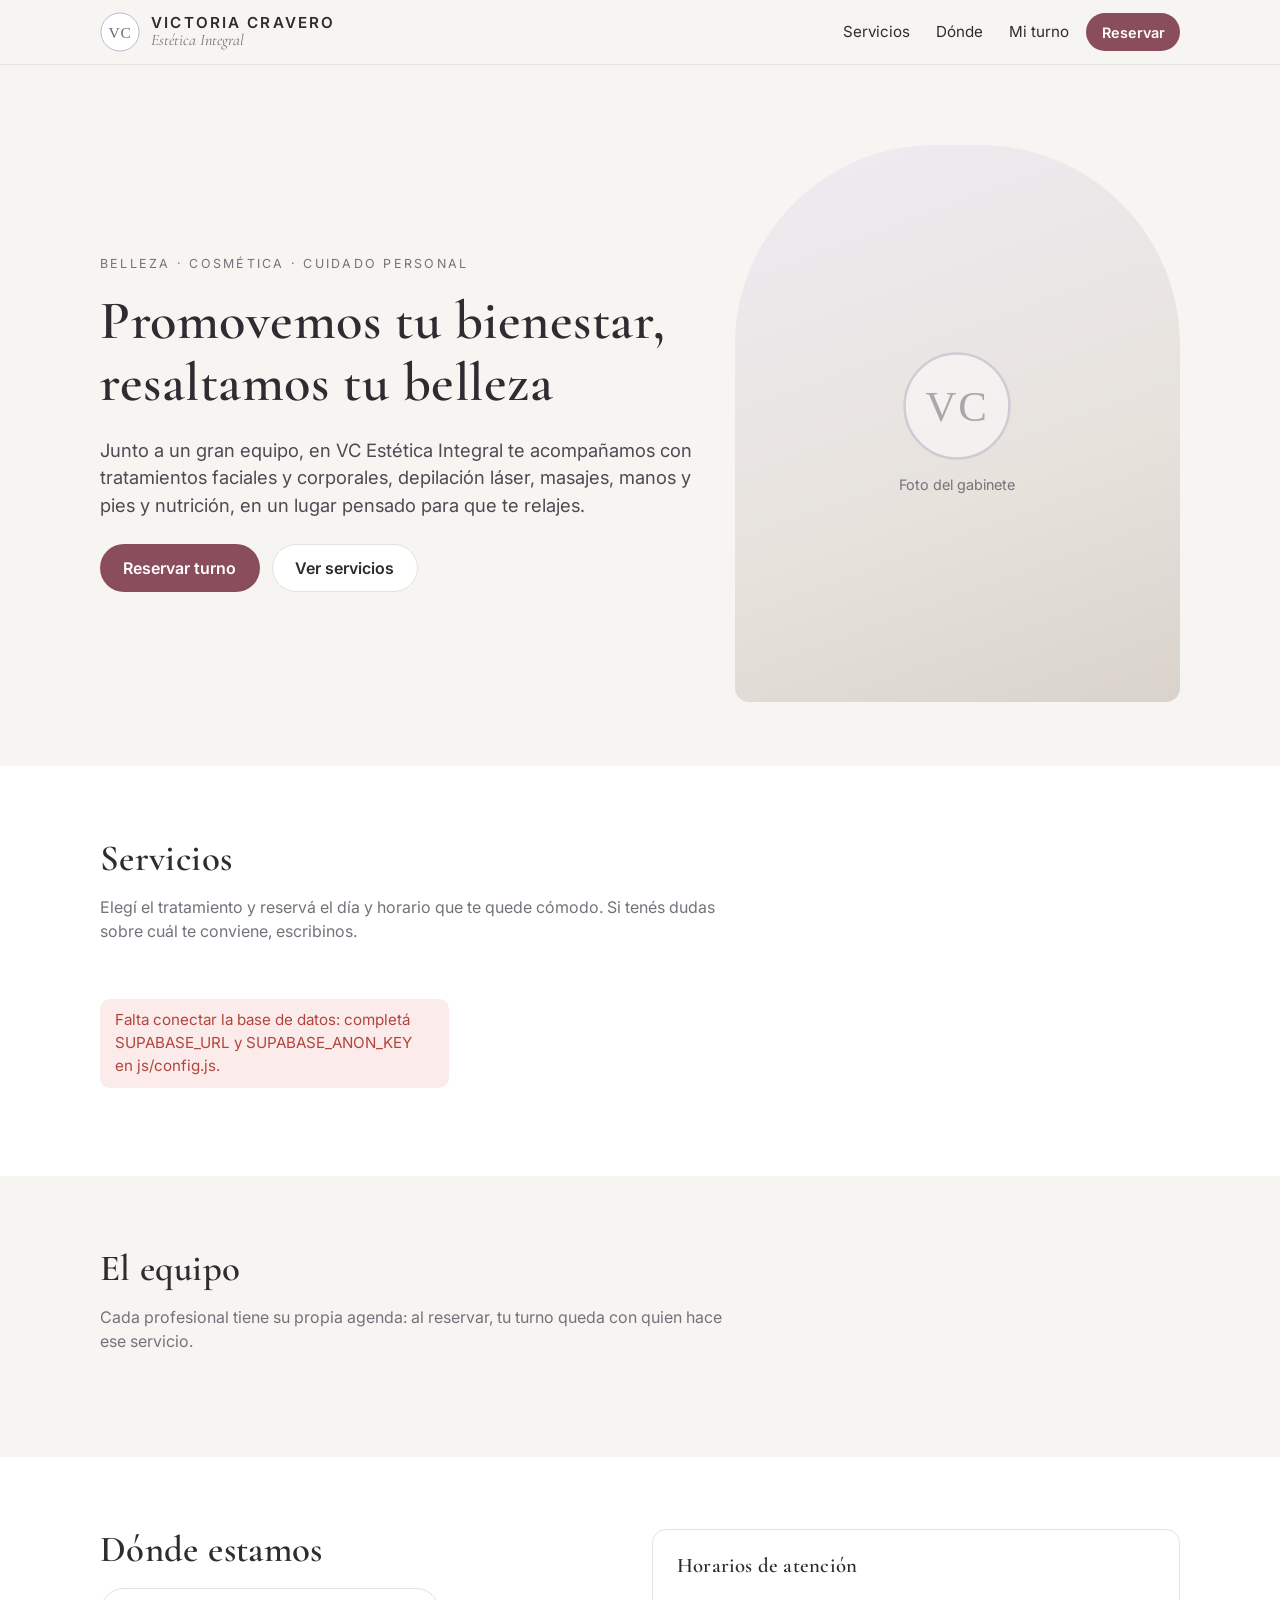
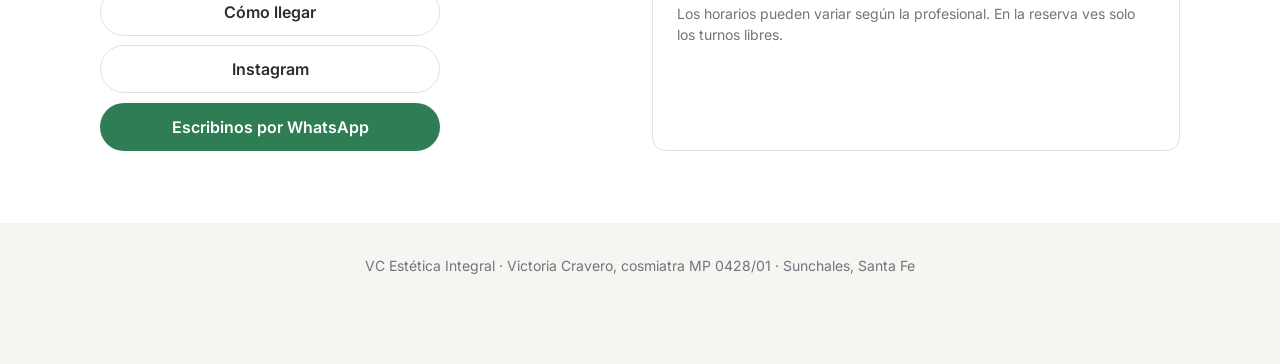
==== index.html @ 2d4d27c9 "Página y panel de turnos de VC Estética Integral Sitio público (servicios, equipo, reservas, mi turn" ====
<!doctype html>
<html lang="es-AR">
<head>
  <meta charset="utf-8">
  <meta name="viewport" content="width=device-width, initial-scale=1, viewport-fit=cover">
  <title>VC Estética Integral · Victoria Cravero · Sunchales</title>
  <meta name="description" content="Estética integral en Sunchales: tratamientos faciales y corporales, depilación láser, masajes, manos y pies y nutrición. Reservá tu turno online.">
  <meta name="theme-color" content="#f7f5f2">
  <link rel="icon" href="img/monograma.svg" type="image/svg+xml">
  <link rel="preconnect" href="https://fonts.googleapis.com">
  <link rel="preconnect" href="https://fonts.gstatic.com" crossorigin>
  <link href="https://fonts.googleapis.com/css2?family=Cormorant+Garamond:ital,wght@0,500;0,600;1,500&family=Inter:wght@400;500;600&display=swap" rel="stylesheet">
  <link rel="stylesheet" href="css/estilo.css">
</head>
<body>
  <header class="encabezado">
    <div class="envoltura">
      <a class="marca" href="#" aria-label="Inicio">
        <img src="img/monograma.svg" alt="" width="40" height="40">
        <span><b>VICTORIA CRAVERO</b><i>Estética Integral</i></span>
      </a>
      <nav class="nav">
        <a class="solo-ancho" href="#servicios">Servicios</a>
        <a class="solo-ancho" href="#donde">Dónde</a>
        <a href="#/turno">Mi turno</a>
        <a class="boton chico" href="#/reservar">Reservar</a>
      </nav>
    </div>
  </header>

  <main>
    <section class="portada">
      <div class="envoltura">
        <div>
          <p class="antetitulo">Belleza · cosmética · cuidado personal</p>
          <h1>Promovemos tu bienestar, resaltamos tu belleza</h1>
          <p class="lead">Junto a un gran equipo, en VC Estética Integral te acompañamos con tratamientos faciales y corporales, depilación láser, masajes, manos y pies y nutrición, en un lugar pensado para que te relajes.</p>
          <div class="acciones">
            <a class="boton" href="#/reservar">Reservar turno</a>
            <a class="boton claro" href="#servicios">Ver servicios</a>
          </div>
        </div>
        <div class="foto-portada">
          <!-- Reemplazar por una foto del centro: img/portada.jpg -->
          <img src="img/portada.jpg" alt="Gabinete de VC Estética Integral" onerror="this.remove()">
          <div class="placeholder"><div><img src="img/monograma.svg" alt="" style="width:110px;margin:0 auto .8rem;opacity:.5">Foto del gabinete</div></div>
        </div>
      </div>
    </section>

    <section class="seccion blanca" id="servicios">
      <div class="envoltura">
        <div class="intro">
          <h2>Servicios</h2>
          <p class="suave">Elegí el tratamiento y reservá el día y horario que te quede cómodo. Si tenés dudas sobre cuál te conviene, escribinos.</p>
        </div>
        <div class="categorias" id="categorias" role="group" aria-label="Filtrar por categoría"></div>
        <div class="servicios" id="lista-servicios"><p class="cargando">Cargando…</p></div>
      </div>
    </section>

    <section class="seccion" id="equipo">
      <div class="envoltura">
        <div class="intro">
          <h2>El equipo</h2>
          <p class="suave">Cada profesional tiene su propia agenda: al reservar, tu turno queda con quien hace ese servicio.</p>
        </div>
        <div class="equipo" id="lista-equipo"></div>
      </div>
    </section>

    <section class="seccion blanca" id="donde">
      <div class="envoltura donde">
        <div>
          <h2>Dónde estamos</h2>
          <p id="direccion" class="lead"></p>
          <div class="acciones-col" style="max-width:340px">
            <a class="boton claro" id="link-mapa" target="_blank" rel="noopener">Cómo llegar</a>
            <a class="boton claro" id="link-ig" target="_blank" rel="noopener">Instagram</a>
            <a class="boton wa" id="link-wa" target="_blank" rel="noopener">Escribinos por WhatsApp</a>
          </div>
        </div>
        <div class="tarjeta">
          <h3>Horarios de atención</h3>
          <table class="tabla-horario" id="tabla-horario"></table>
          <p class="chico suave" style="margin:1rem 0 0">Los horarios pueden variar según la profesional. En la reserva ves solo los turnos libres.</p>
        </div>
      </div>
    </section>
  </main>

  <footer class="pie">
    <div class="envoltura">VC Estética Integral · Victoria Cravero, cosmiatra MP 0428/01 · Sunchales, Santa Fe</div>
  </footer>

  <a class="wa-flotante oculto" id="wa-flotante" target="_blank" rel="noopener" aria-label="WhatsApp">
    <svg viewBox="0 0 24 24" aria-hidden="true"><path d="M12 2a10 10 0 0 0-8.6 15.1L2 22l5-1.3A10 10 0 1 0 12 2Zm0 18.2a8.2 8.2 0 0 1-4.2-1.1l-.3-.2-3 .8.8-2.9-.2-.3A8.2 8.2 0 1 1 12 20.2Zm4.5-6.1c-.2-.1-1.5-.7-1.7-.8-.2-.1-.4-.1-.6.1l-.8 1c-.1.2-.3.2-.5.1a6.7 6.7 0 0 1-3.3-2.9c-.3-.4.3-.4.7-1.4.1-.2 0-.3 0-.4l-.8-1.8c-.2-.5-.4-.4-.6-.4h-.5c-.2 0-.4.1-.7.3-.2.3-.9.9-.9 2.2s.9 2.5 1 2.7c.1.2 1.8 2.8 4.4 3.9 1.6.7 2.3.8 3.1.6.5-.1 1.5-.6 1.7-1.2.2-.6.2-1.1.1-1.2l-.6-.3Z"/></svg>
  </a>

  <div id="hoja"></div>

  <script type="module" src="js/sitio.js"></script>
</body>
</html>
---- css/estilo.css ----
/* VC Estética Integral — paleta tomada del logo (grises y lavanda) y de sus tarjetas (malva) */
:root {
  --fondo: #f7f5f2;
  --papel: #ffffff;
  --tinta: #2e2c31;
  --suave: #75727b;
  --linea: #e6e1dc;
  --lavanda: #b8b4c9;
  --lavanda-claro: #eeecf3;
  --malva: #8a4d5c;
  --malva-osc: #6f3b48;
  --malva-claro: #f4e9ec;
  --verde: #5f7a5a;
  --peligro: #b2453c;
  --radio: 14px;
  --sombra: 0 1px 2px rgba(46, 44, 49, .05), 0 6px 24px rgba(46, 44, 49, .06);
  --serif: 'Cormorant Garamond', 'Cormorant', Georgia, 'Times New Roman', serif;
  --sans: 'Inter', system-ui, -apple-system, 'Segoe UI', Roboto, sans-serif;
}
* { box-sizing: border-box; }
html { -webkit-text-size-adjust: 100%; }
body { margin: 0; background: var(--fondo); color: var(--tinta); font: 16px/1.5 var(--sans); }
h1, h2, h3 { font-family: var(--serif); font-weight: 600; line-height: 1.15; margin: 0 0 .4em; letter-spacing: .01em; }
h1 { font-size: clamp(2.1rem, 7vw, 3.4rem); }
h2 { font-size: clamp(1.7rem, 5vw, 2.3rem); }
h3 { font-size: 1.3rem; }
p { margin: 0 0 1em; }
a { color: var(--malva); }
img { max-width: 100%; display: block; }
.suave { color: var(--suave); }
.chico { font-size: .875rem; }
.oculto { display: none !important; }
.envoltura { width: min(1080px, 100% - 2.5rem); margin-inline: auto; }

/* ---------- botones y campos ---------- */
.boton {
  display: inline-flex; align-items: center; justify-content: center; gap: .5em;
  min-height: 48px; padding: .7em 1.4em; border-radius: 999px; border: 1px solid transparent;
  background: var(--malva); color: #fff; font: 600 1rem var(--sans); text-decoration: none; cursor: pointer;
  transition: background .15s, transform .05s;
}
.boton:hover { background: var(--malva-osc); }
.boton:active { transform: translateY(1px); }
.boton:disabled { opacity: .5; cursor: default; }
.boton.claro { background: var(--papel); color: var(--tinta); border-color: var(--linea); }
.boton.claro:hover { background: var(--lavanda-claro); }
.boton.wa { background: #2f7d55; }
.boton.wa:hover { background: #256645; }
.boton.peligro { background: var(--papel); color: var(--peligro); border-color: #e9c9c5; }
.boton.chico { min-height: 38px; padding: .4em 1em; font-size: .9rem; }
.boton.ancho { width: 100%; }
.link { background: none; border: 0; padding: 0; color: var(--malva); font: inherit; text-decoration: underline; cursor: pointer; }

label { display: block; font-weight: 600; font-size: .9rem; margin: 0 0 .35em; }
input, select, textarea {
  width: 100%; min-height: 48px; padding: .65em .9em; border: 1px solid var(--linea); border-radius: 10px;
  background: var(--papel); color: var(--tinta); font: 1rem var(--sans);
}
textarea { min-height: 84px; resize: vertical; }
input:focus, select:focus, textarea:focus, .boton:focus-visible, .chip:focus-visible { outline: 2px solid var(--lavanda); outline-offset: 2px; }
.campo { margin-bottom: 1rem; }
.fila { display: flex; gap: .75rem; flex-wrap: wrap; }
.fila > * { flex: 1 1 140px; }
.error { background: #fbeceb; color: var(--peligro); border-radius: 10px; padding: .7em 1em; margin: 0 0 1rem; font-size: .95rem; }
.aviso { background: var(--lavanda-claro); border-radius: 10px; padding: .8em 1em; margin: 0 0 1rem; font-size: .95rem; }
.ok { background: #e9f2e7; color: #2f5a2b; border-radius: 10px; padding: .8em 1em; margin: 0 0 1rem; }

/* ---------- encabezado ---------- */
.encabezado { position: sticky; top: 0; z-index: 20; background: rgba(247, 245, 242, .92); backdrop-filter: blur(8px); border-bottom: 1px solid var(--linea); }
.encabezado .envoltura { display: flex; align-items: center; justify-content: space-between; gap: 1rem; min-height: 64px; }
.marca { display: flex; align-items: center; gap: .7rem; text-decoration: none; color: var(--tinta); }
.marca svg { width: 40px; height: 40px; flex: none; }
.marca b { display: block; font: 600 .95rem/1.1 var(--sans); letter-spacing: .14em; }
.marca i { display: block; font: italic 1rem/1.1 var(--serif); color: var(--suave); }
.nav { display: flex; gap: .5rem; align-items: center; }
.nav a:not(.boton) { color: var(--tinta); text-decoration: none; font-size: .95rem; padding: .5em .6em; white-space: nowrap; }
.nav .boton { white-space: nowrap; }
@media (max-width: 640px) { .nav .solo-ancho { display: none; } .marca b { font-size: .8rem; letter-spacing: .1em; } .marca i { font-size: .9rem; } .marca img { width: 34px; height: 34px; } }

/* ---------- portada ---------- */
.portada { padding: clamp(2.5rem, 8vw, 5rem) 0 clamp(2rem, 6vw, 4rem); }
.portada .envoltura { display: grid; gap: 2rem; align-items: center; }
@media (min-width: 860px) { .portada .envoltura { grid-template-columns: 1.15fr .85fr; } }
.portada .antetitulo { text-transform: uppercase; letter-spacing: .18em; font-size: .78rem; color: var(--suave); margin-bottom: 1rem; }
.portada p.lead { font-size: 1.15rem; color: #4d4a52; max-width: 34em; }
.portada .acciones { display: flex; gap: .75rem; flex-wrap: wrap; margin-top: 1.5rem; }
.foto-portada { aspect-ratio: 4 / 5; border-radius: 200px 200px var(--radio) var(--radio); overflow: hidden; background: linear-gradient(160deg, var(--lavanda-claro), #e7e2dc 60%, #d9d3cc); position: relative; }
.foto-portada img { width: 100%; height: 100%; object-fit: cover; }
.foto-portada .placeholder { position: absolute; inset: 0; display: grid; place-items: center; text-align: center; color: var(--suave); padding: 2rem; font-size: .9rem; }
.foto-portada .placeholder svg { width: 120px; opacity: .55; margin: 0 auto .75rem; }

.seccion { padding: clamp(2.5rem, 7vw, 4.5rem) 0; }
.seccion.blanca { background: var(--papel); }
.seccion .intro { max-width: 40em; margin-bottom: 2rem; }

/* servicios */
.categorias { display: flex; gap: .5rem; flex-wrap: wrap; margin-bottom: 1.5rem; }
.chip {
  border: 1px solid var(--linea); background: var(--papel); color: var(--tinta); border-radius: 999px;
  padding: .5em 1em; min-height: 40px; font: 500 .95rem var(--sans); cursor: pointer;
}
.chip[aria-pressed="true"], .chip.activo { background: var(--tinta); color: #fff; border-color: var(--tinta); }
.servicios { display: grid; gap: 1rem; grid-template-columns: repeat(auto-fill, minmax(260px, 1fr)); }
.servicio { background: var(--papel); border: 1px solid var(--linea); border-radius: var(--radio); padding: 1.25rem; display: flex; flex-direction: column; gap: .35rem; }
.seccion.blanca .servicio { background: var(--fondo); }
.servicio h3 { margin: 0; }
.servicio .meta { font-size: .85rem; color: var(--suave); }
.servicio p { font-size: .95rem; margin: .2rem 0 .8rem; flex: 1; }

/* equipo */
.equipo { display: grid; gap: 1rem; grid-template-columns: repeat(auto-fill, minmax(220px, 1fr)); }
.persona { text-align: center; padding: 1.5rem 1rem; border-radius: var(--radio); background: var(--papel); border: 1px solid var(--linea); }
.avatar { width: 84px; height: 84px; border-radius: 50%; margin: 0 auto .9rem; display: grid; place-items: center; color: #fff; font: 600 1.6rem var(--serif); }

/* dónde */
.donde { display: grid; gap: 1.5rem; }
@media (min-width: 760px) { .donde { grid-template-columns: 1fr 1fr; } }
.tarjeta { background: var(--papel); border: 1px solid var(--linea); border-radius: var(--radio); padding: 1.5rem; }
.tabla-horario { width: 100%; border-collapse: collapse; font-size: .95rem; }
.tabla-horario td { padding: .35em 0; border-bottom: 1px dashed var(--linea); }
.tabla-horario td:last-child { text-align: right; color: var(--suave); }

.pie { padding: 2rem 0 5.5rem; color: var(--suave); font-size: .875rem; text-align: center; }

.wa-flotante { position: fixed; right: 1rem; bottom: 1rem; z-index: 30; width: 56px; height: 56px; border-radius: 50%; background: #2f7d55; display: grid; place-items: center; box-shadow: var(--sombra); }
.wa-flotante svg { width: 28px; height: 28px; fill: #fff; }

/* ---------- hoja (reserva / mi turno) ---------- */
.hoja-fondo { position: fixed; inset: 0; z-index: 40; background: rgba(30, 28, 33, .45); display: flex; align-items: flex-end; justify-content: center; }
@media (min-width: 700px) { .hoja-fondo { align-items: center; padding: 1.5rem; } }
.hoja { background: var(--fondo); width: 100%; max-width: 560px; max-height: 94vh; overflow: auto; border-radius: 20px 20px 0 0; padding: 1.25rem 1.25rem 1.75rem; box-shadow: var(--sombra); }
@media (min-width: 700px) { .hoja { border-radius: 20px; padding: 1.75rem; } }
.hoja-cabeza { display: flex; justify-content: space-between; align-items: center; gap: 1rem; margin-bottom: 1rem; }
.hoja-cabeza h2 { margin: 0; font-size: 1.7rem; }
.cerrar { width: 44px; height: 44px; border-radius: 50%; border: 1px solid var(--linea); background: var(--papel); font-size: 1.4rem; cursor: pointer; color: var(--tinta); flex: none; }
.pasos { display: flex; gap: .35rem; margin-bottom: 1.25rem; }
.pasos span { flex: 1; height: 4px; border-radius: 4px; background: var(--linea); }
.pasos span.hecho { background: var(--malva); }
.resumen { background: var(--papel); border: 1px solid var(--linea); border-radius: 12px; padding: .8rem 1rem; margin-bottom: 1rem; font-size: .95rem; }
.resumen b { font-weight: 600; }
.volver { margin-bottom: .75rem; }

.lista-servicios { display: grid; gap: .5rem; }
.opcion { text-align: left; width: 100%; padding: .85rem 1rem; border: 1px solid var(--linea); border-radius: 12px; background: var(--papel); cursor: pointer; font: inherit; color: inherit; display: flex; justify-content: space-between; gap: 1rem; align-items: center; }
.opcion:hover { border-color: var(--lavanda); }
.opcion small { color: var(--suave); white-space: nowrap; }
.grupo-titulo { font: 600 .75rem var(--sans); letter-spacing: .14em; text-transform: uppercase; color: var(--suave); margin: 1rem 0 .4rem; }

.dias { display: flex; gap: .5rem; overflow-x: auto; padding-bottom: .5rem; scroll-snap-type: x mandatory; margin-bottom: 1rem; }
.dia { flex: none; scroll-snap-align: start; width: 68px; padding: .6rem .3rem; border-radius: 12px; border: 1px solid var(--linea); background: var(--papel); text-align: center; cursor: pointer; font: inherit; color: inherit; }
.dia b { display: block; font-size: 1.35rem; font-family: var(--serif); }
.dia small { display: block; font-size: .72rem; color: var(--suave); }
.dia[aria-pressed="true"] { background: var(--malva); color: #fff; border-color: var(--malva); }
.dia[aria-pressed="true"] small { color: #f3dde3; }
.dia:disabled { opacity: .35; cursor: default; }
.horas { display: grid; grid-template-columns: repeat(auto-fill, minmax(78px, 1fr)); gap: .5rem; margin-bottom: 1rem; }
.hora { min-height: 44px; border-radius: 10px; border: 1px solid var(--linea); background: var(--papel); font: 600 1rem var(--sans); cursor: pointer; color: var(--tinta); }
.hora[aria-pressed="true"] { background: var(--malva); color: #fff; border-color: var(--malva); }
.codigo { font: 600 1.6rem/1 ui-monospace, Menlo, monospace; letter-spacing: .15em; background: var(--papel); border: 1px dashed var(--lavanda); padding: .6em .8em; border-radius: 10px; display: inline-block; margin: .3rem 0 1rem; }
.acciones-col { display: grid; gap: .6rem; }
.cargando { padding: 2rem 0; text-align: center; color: var(--suave); }
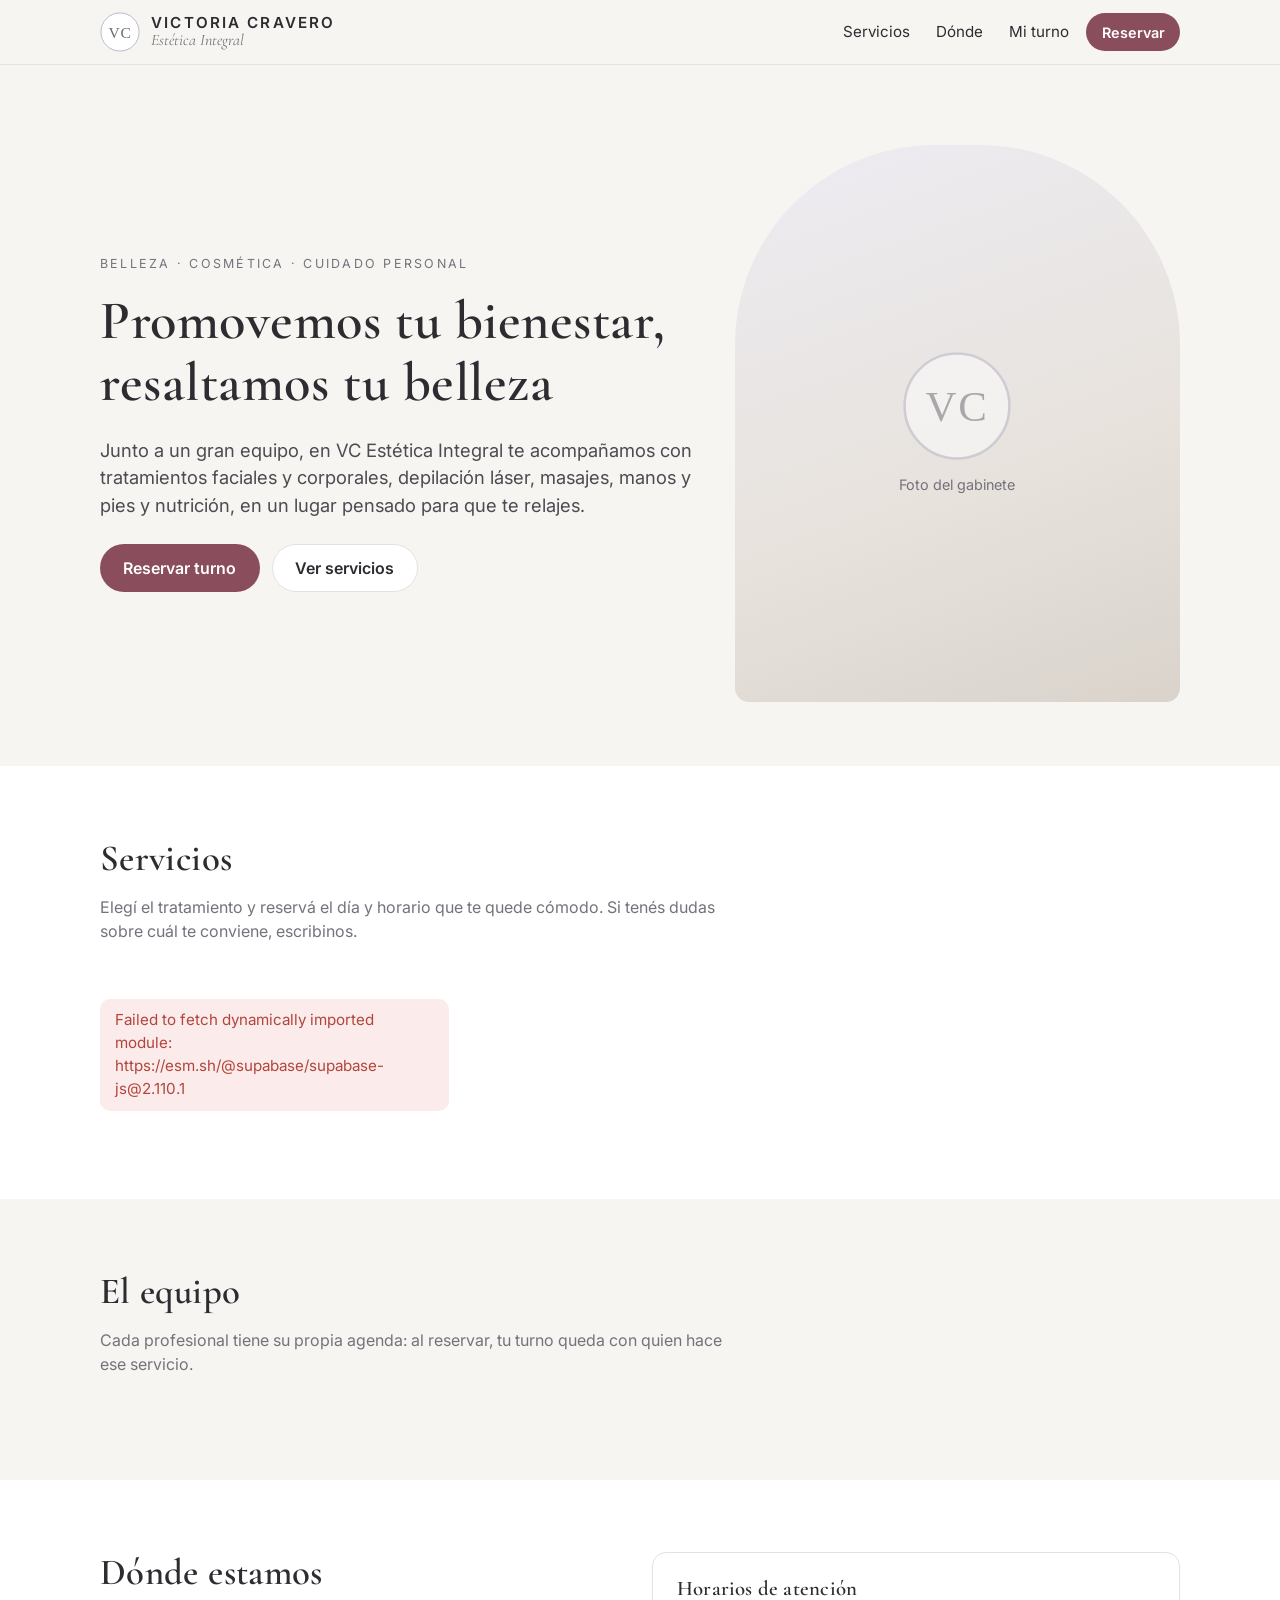
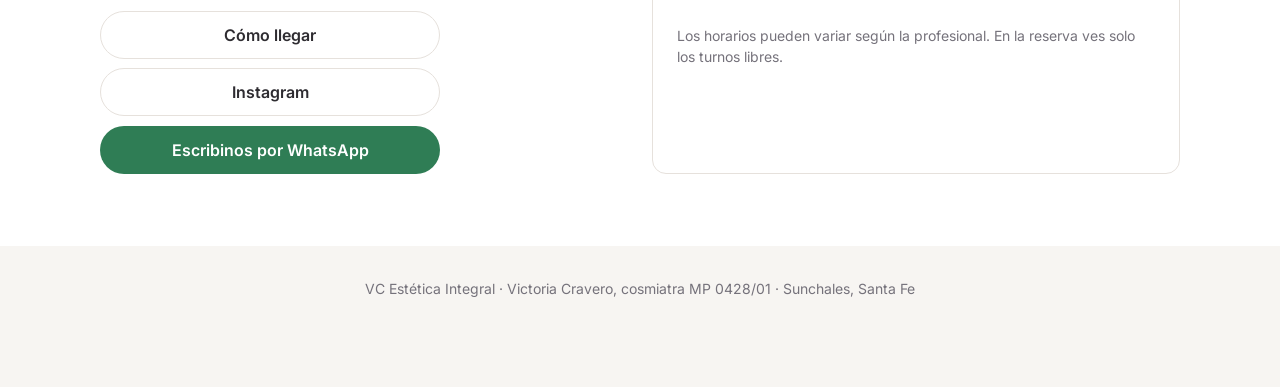
==== commit 33469865: "Seguridad: límite de reservas por celular, librería fija y encabezados de seguridad - Máximo 2 turno" ====
--- a/index.html
+++ b/index.html
@@ -42,7 +42,7 @@
         </div>
         <div class="foto-portada">
           <!-- Reemplazar por una foto del centro: img/portada.jpg -->
-          <img src="img/portada.jpg" alt="Gabinete de VC Estética Integral" onerror="this.remove()">
+          <img src="img/portada.jpg" alt="Gabinete de VC Estética Integral">
           <div class="placeholder"><div><img src="img/monograma.svg" alt="" style="width:110px;margin:0 auto .8rem;opacity:.5">Foto del gabinete</div></div>
         </div>
       </div>
